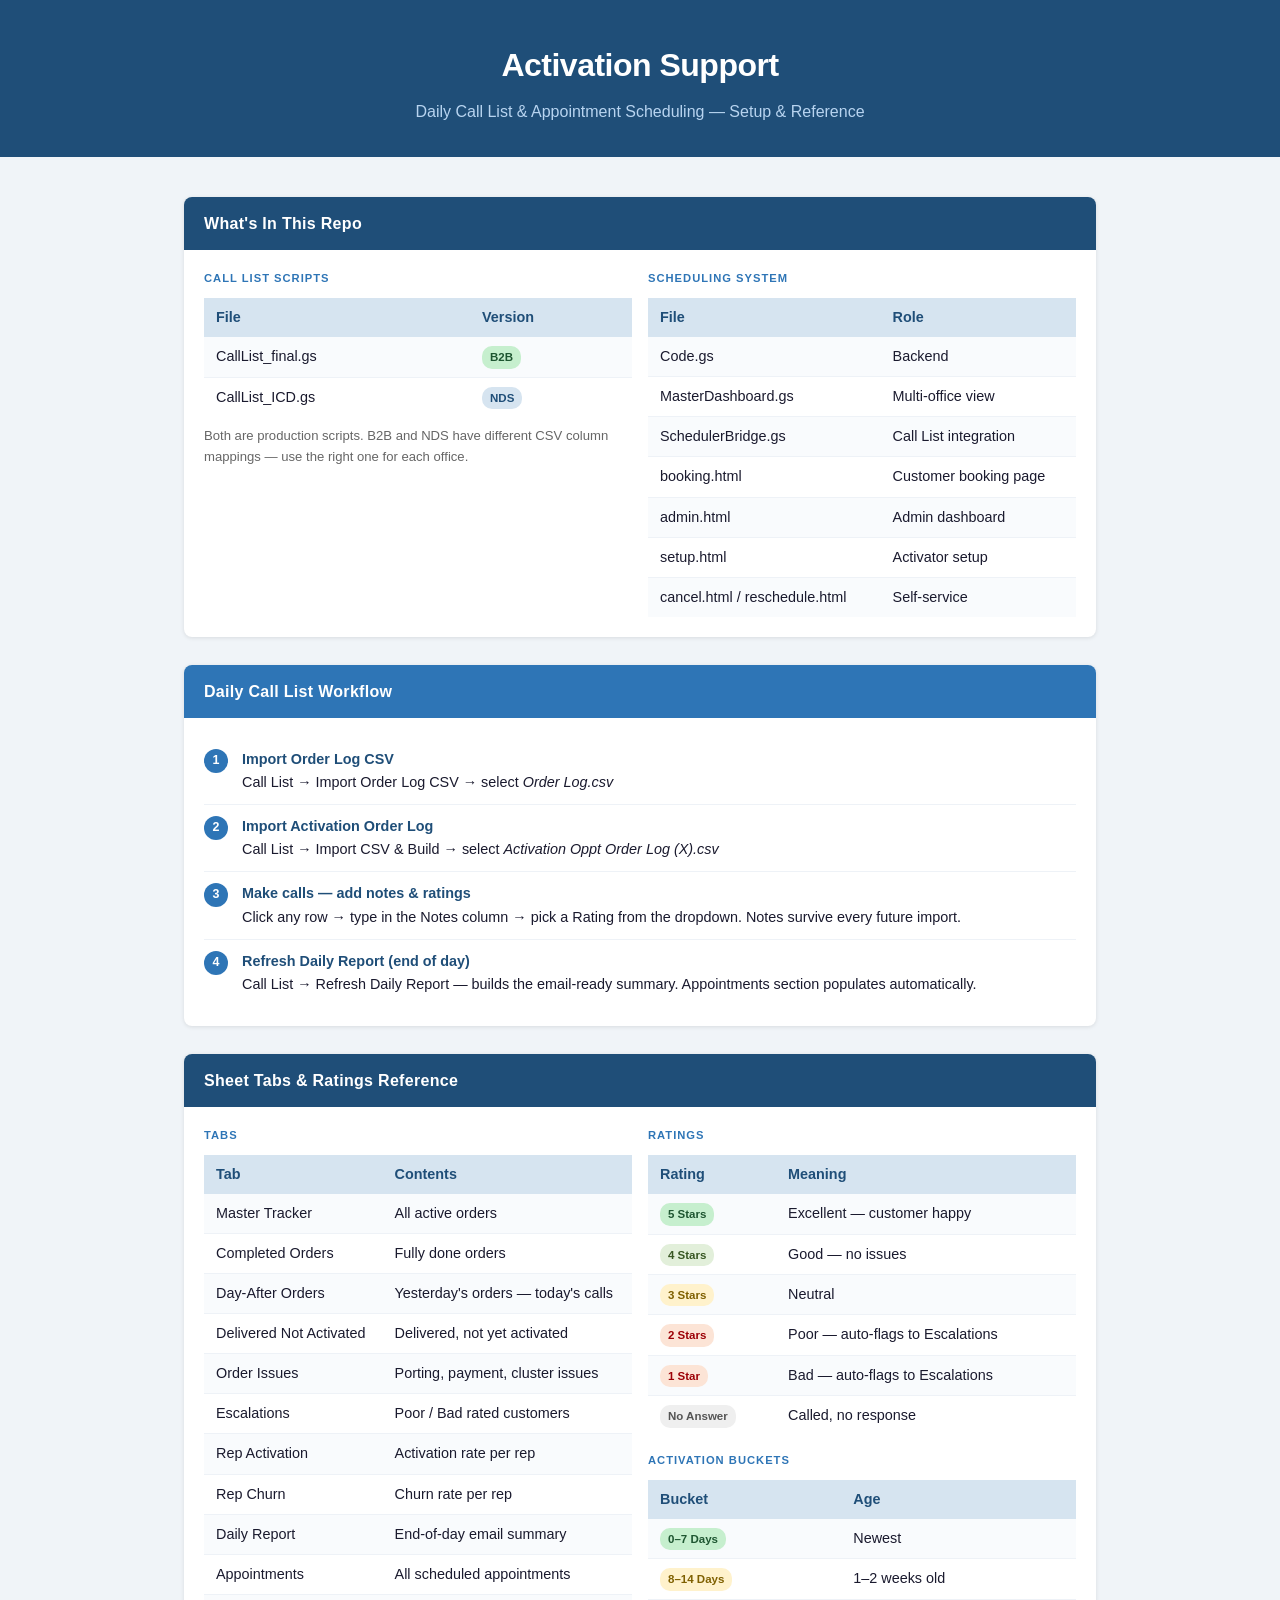
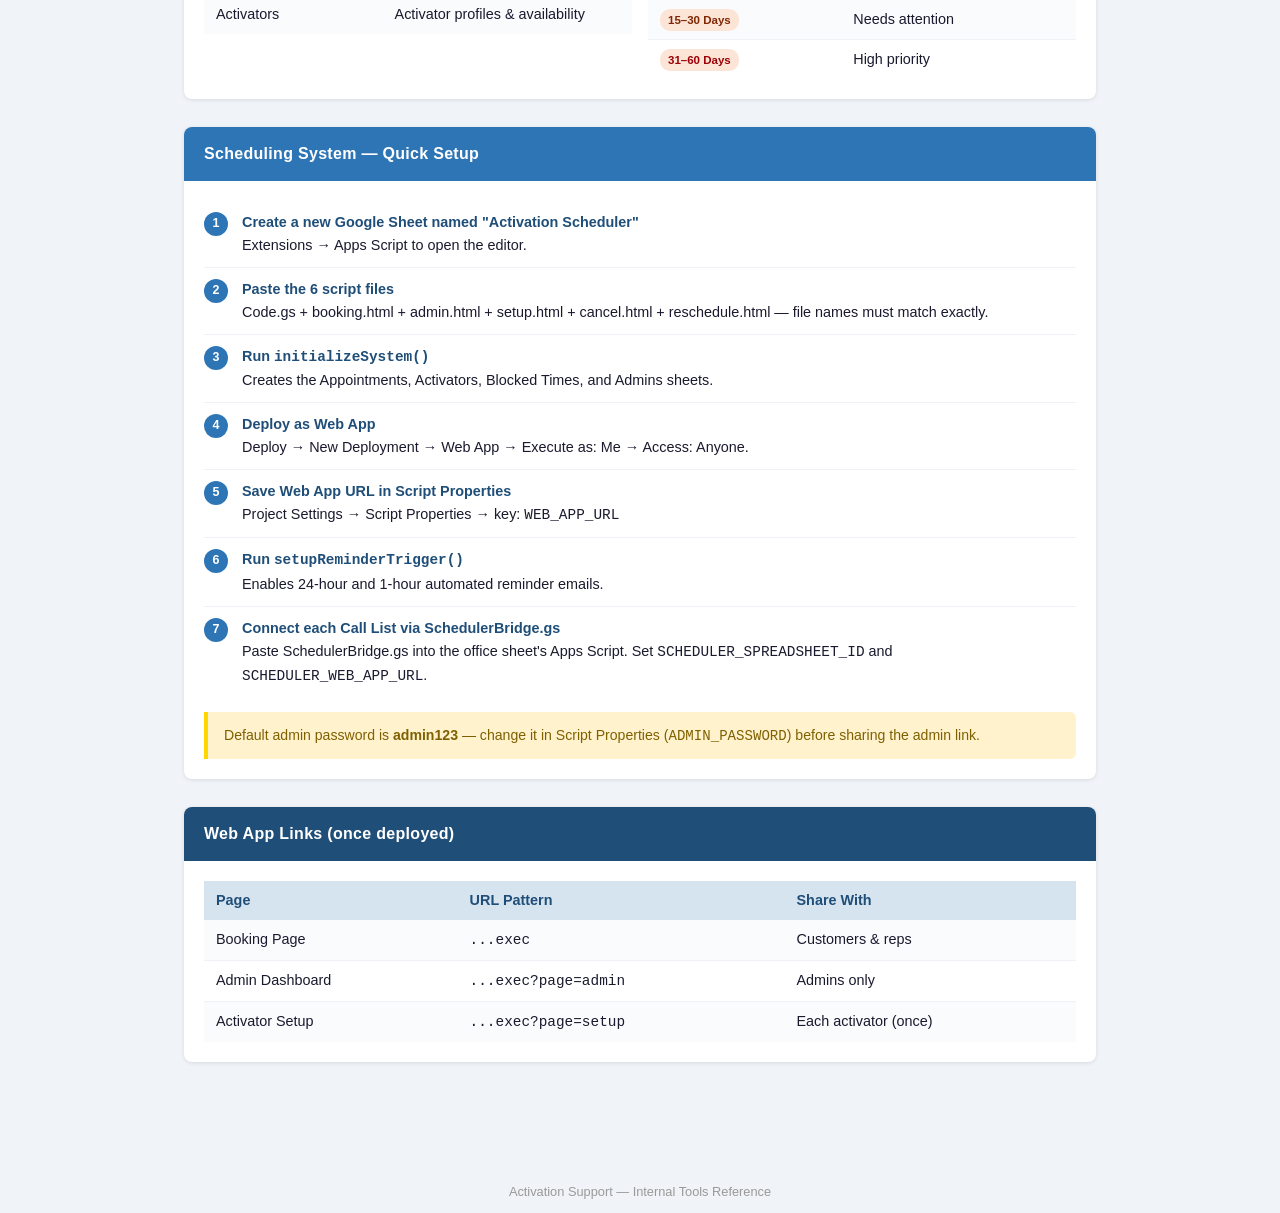
==== index.html @ b4093410 "Replace placeholder index.html with project landing page; archive temp sheet Builds out index.html i" ====
<!doctype html>
<html lang="en">
<head>
  <meta charset="UTF-8">
  <meta name="viewport" content="width=device-width, initial-scale=1.0">
  <title>Activation Support — Tools & Resources</title>
  <style>
    *, *::before, *::after { box-sizing: border-box; margin: 0; padding: 0; }

    body {
      font-family: -apple-system, BlinkMacSystemFont, "Segoe UI", Roboto, sans-serif;
      background: #f0f4f8;
      color: #1a1a2e;
      line-height: 1.6;
    }

    header {
      background: #1F4E78;
      color: #fff;
      padding: 40px 24px 32px;
      text-align: center;
    }
    header h1 { font-size: 2rem; font-weight: 700; letter-spacing: -0.5px; }
    header p  { margin-top: 8px; font-size: 1rem; color: #b8d4f0; }

    main {
      max-width: 960px;
      margin: 40px auto;
      padding: 0 24px 60px;
      display: grid;
      gap: 28px;
    }

    .card {
      background: #fff;
      border-radius: 8px;
      box-shadow: 0 1px 4px rgba(0,0,0,.10);
      overflow: hidden;
    }

    .card-header {
      background: #2E75B6;
      color: #fff;
      padding: 14px 20px;
      font-size: 1rem;
      font-weight: 700;
      letter-spacing: .3px;
    }
    .card-header.dark { background: #1F4E78; }

    .card-body { padding: 20px; }

    /* Two-column grid inside a card */
    .two-col {
      display: grid;
      grid-template-columns: 1fr 1fr;
      gap: 16px;
    }
    @media (max-width: 600px) { .two-col { grid-template-columns: 1fr; } }

    .section-label {
      font-size: .7rem;
      font-weight: 700;
      text-transform: uppercase;
      letter-spacing: 1px;
      color: #2E75B6;
      margin-bottom: 10px;
    }

    table { width: 100%; border-collapse: collapse; font-size: .9rem; }
    th {
      text-align: left;
      background: #D6E4F0;
      color: #1F4E78;
      font-weight: 700;
      padding: 8px 12px;
    }
    td { padding: 8px 12px; border-bottom: 1px solid #eef2f7; vertical-align: top; }
    tr:last-child td { border-bottom: none; }
    tr:nth-child(even) td { background: #f9fbfd; }

    .badge {
      display: inline-block;
      font-size: .72rem;
      font-weight: 700;
      padding: 2px 8px;
      border-radius: 10px;
      background: #D6E4F0;
      color: #1F4E78;
    }
    .badge.green  { background: #C6EFCE; color: #1E5631; }
    .badge.yellow { background: #FFF2CC; color: #7F6000; }
    .badge.red    { background: #FCE4D6; color: #9C0006; }
    .badge.gray   { background: #efefef; color: #555; }

    .step-list { list-style: none; }
    .step-list li {
      display: flex;
      gap: 14px;
      padding: 10px 0;
      border-bottom: 1px solid #eef2f7;
      font-size: .9rem;
    }
    .step-list li:last-child { border-bottom: none; }
    .step-num {
      flex-shrink: 0;
      width: 24px;
      height: 24px;
      border-radius: 50%;
      background: #2E75B6;
      color: #fff;
      font-weight: 700;
      font-size: .78rem;
      display: flex;
      align-items: center;
      justify-content: center;
      margin-top: 1px;
    }
    .step-list strong { display: block; color: #1F4E78; }

    .callout {
      background: #FFF2CC;
      color: #7F6000;
      border-left: 4px solid #FFD700;
      padding: 12px 16px;
      border-radius: 0 6px 6px 0;
      font-size: .88rem;
      margin-top: 14px;
    }

    footer {
      text-align: center;
      font-size: .8rem;
      color: #999;
      padding: 20px;
    }
  </style>
</head>
<body>

<header>
  <h1>Activation Support</h1>
  <p>Daily Call List &amp; Appointment Scheduling — Setup &amp; Reference</p>
</header>

<main>

  <!-- ── Overview ─────────────────────────────────────────────── -->
  <div class="card">
    <div class="card-header dark">What's In This Repo</div>
    <div class="card-body">
      <div class="two-col">
        <div>
          <div class="section-label">Call List Scripts</div>
          <table>
            <tr><th>File</th><th>Version</th></tr>
            <tr>
              <td>CallList_final.gs</td>
              <td><span class="badge green">B2B</span></td>
            </tr>
            <tr>
              <td>CallList_ICD.gs</td>
              <td><span class="badge">NDS</span></td>
            </tr>
          </table>
          <p style="font-size:.82rem;color:#666;margin-top:8px;">Both are production scripts. B2B and NDS have different CSV column mappings — use the right one for each office.</p>
        </div>
        <div>
          <div class="section-label">Scheduling System</div>
          <table>
            <tr><th>File</th><th>Role</th></tr>
            <tr><td>Code.gs</td><td>Backend</td></tr>
            <tr><td>MasterDashboard.gs</td><td>Multi-office view</td></tr>
            <tr><td>SchedulerBridge.gs</td><td>Call List integration</td></tr>
            <tr><td>booking.html</td><td>Customer booking page</td></tr>
            <tr><td>admin.html</td><td>Admin dashboard</td></tr>
            <tr><td>setup.html</td><td>Activator setup</td></tr>
            <tr><td>cancel.html / reschedule.html</td><td>Self-service</td></tr>
          </table>
        </div>
      </div>
    </div>
  </div>

  <!-- ── Call List: Daily Workflow ────────────────────────────── -->
  <div class="card">
    <div class="card-header">Daily Call List Workflow</div>
    <div class="card-body">
      <ul class="step-list">
        <li>
          <span class="step-num">1</span>
          <div><strong>Import Order Log CSV</strong>Call List &rarr; Import Order Log CSV &rarr; select <em>Order Log.csv</em></div>
        </li>
        <li>
          <span class="step-num">2</span>
          <div><strong>Import Activation Order Log</strong>Call List &rarr; Import CSV &amp; Build &rarr; select <em>Activation Oppt Order Log (X).csv</em></div>
        </li>
        <li>
          <span class="step-num">3</span>
          <div><strong>Make calls — add notes &amp; ratings</strong>Click any row &rarr; type in the Notes column &rarr; pick a Rating from the dropdown. Notes survive every future import.</div>
        </li>
        <li>
          <span class="step-num">4</span>
          <div><strong>Refresh Daily Report (end of day)</strong>Call List &rarr; Refresh Daily Report — builds the email-ready summary. Appointments section populates automatically.</div>
        </li>
      </ul>
    </div>
  </div>

  <!-- ── Tabs & Ratings ───────────────────────────────────────── -->
  <div class="card">
    <div class="card-header dark">Sheet Tabs &amp; Ratings Reference</div>
    <div class="card-body two-col">
      <div>
        <div class="section-label">Tabs</div>
        <table>
          <tr><th>Tab</th><th>Contents</th></tr>
          <tr><td>Master Tracker</td><td>All active orders</td></tr>
          <tr><td>Completed Orders</td><td>Fully done orders</td></tr>
          <tr><td>Day-After Orders</td><td>Yesterday's orders — today's calls</td></tr>
          <tr><td>Delivered Not Activated</td><td>Delivered, not yet activated</td></tr>
          <tr><td>Order Issues</td><td>Porting, payment, cluster issues</td></tr>
          <tr><td>Escalations</td><td>Poor / Bad rated customers</td></tr>
          <tr><td>Rep Activation</td><td>Activation rate per rep</td></tr>
          <tr><td>Rep Churn</td><td>Churn rate per rep</td></tr>
          <tr><td>Daily Report</td><td>End-of-day email summary</td></tr>
          <tr><td>Appointments</td><td>All scheduled appointments</td></tr>
          <tr><td>Activators</td><td>Activator profiles &amp; availability</td></tr>
        </table>
      </div>
      <div>
        <div class="section-label">Ratings</div>
        <table>
          <tr><th>Rating</th><th>Meaning</th></tr>
          <tr><td><span class="badge green">5 Stars</span></td><td>Excellent — customer happy</td></tr>
          <tr><td><span class="badge green" style="background:#e2efda;color:#385723">4 Stars</span></td><td>Good — no issues</td></tr>
          <tr><td><span class="badge yellow">3 Stars</span></td><td>Neutral</td></tr>
          <tr><td><span class="badge red" style="background:#fce4d6;color:#9c0006">2 Stars</span></td><td>Poor — auto-flags to Escalations</td></tr>
          <tr><td><span class="badge red">1 Star</span></td><td>Bad — auto-flags to Escalations</td></tr>
          <tr><td><span class="badge gray">No Answer</span></td><td>Called, no response</td></tr>
        </table>
        <div class="section-label" style="margin-top:16px;">Activation Buckets</div>
        <table>
          <tr><th>Bucket</th><th>Age</th></tr>
          <tr><td><span class="badge green">0–7 Days</span></td><td>Newest</td></tr>
          <tr><td><span class="badge yellow">8–14 Days</span></td><td>1–2 weeks old</td></tr>
          <tr><td><span class="badge red" style="background:#fce4d6;color:#7f2704">15–30 Days</span></td><td>Needs attention</td></tr>
          <tr><td><span class="badge red">31–60 Days</span></td><td>High priority</td></tr>
        </table>
      </div>
    </div>
  </div>

  <!-- ── Scheduling System Setup ──────────────────────────────── -->
  <div class="card">
    <div class="card-header">Scheduling System — Quick Setup</div>
    <div class="card-body">
      <ul class="step-list">
        <li>
          <span class="step-num">1</span>
          <div><strong>Create a new Google Sheet named "Activation Scheduler"</strong>Extensions &rarr; Apps Script to open the editor.</div>
        </li>
        <li>
          <span class="step-num">2</span>
          <div><strong>Paste the 6 script files</strong>Code.gs + booking.html + admin.html + setup.html + cancel.html + reschedule.html — file names must match exactly.</div>
        </li>
        <li>
          <span class="step-num">3</span>
          <div><strong>Run <code>initializeSystem()</code></strong>Creates the Appointments, Activators, Blocked Times, and Admins sheets.</div>
        </li>
        <li>
          <span class="step-num">4</span>
          <div><strong>Deploy as Web App</strong>Deploy &rarr; New Deployment &rarr; Web App &rarr; Execute as: Me &rarr; Access: Anyone.</div>
        </li>
        <li>
          <span class="step-num">5</span>
          <div><strong>Save Web App URL in Script Properties</strong>Project Settings &rarr; Script Properties &rarr; key: <code>WEB_APP_URL</code></div>
        </li>
        <li>
          <span class="step-num">6</span>
          <div><strong>Run <code>setupReminderTrigger()</code></strong>Enables 24-hour and 1-hour automated reminder emails.</div>
        </li>
        <li>
          <span class="step-num">7</span>
          <div><strong>Connect each Call List via SchedulerBridge.gs</strong>Paste SchedulerBridge.gs into the office sheet's Apps Script. Set <code>SCHEDULER_SPREADSHEET_ID</code> and <code>SCHEDULER_WEB_APP_URL</code>.</div>
        </li>
      </ul>
      <div class="callout">Default admin password is <strong>admin123</strong> — change it in Script Properties (<code>ADMIN_PASSWORD</code>) before sharing the admin link.</div>
    </div>
  </div>

  <!-- ── Booking Links Reference ──────────────────────────────── -->
  <div class="card">
    <div class="card-header dark">Web App Links (once deployed)</div>
    <div class="card-body">
      <table>
        <tr><th>Page</th><th>URL Pattern</th><th>Share With</th></tr>
        <tr>
          <td>Booking Page</td>
          <td><code>...exec</code></td>
          <td>Customers &amp; reps</td>
        </tr>
        <tr>
          <td>Admin Dashboard</td>
          <td><code>...exec?page=admin</code></td>
          <td>Admins only</td>
        </tr>
        <tr>
          <td>Activator Setup</td>
          <td><code>...exec?page=setup</code></td>
          <td>Each activator (once)</td>
        </tr>
      </table>
    </div>
  </div>

</main>

<footer>Activation Support &mdash; Internal Tools Reference</footer>

</body>
</html>
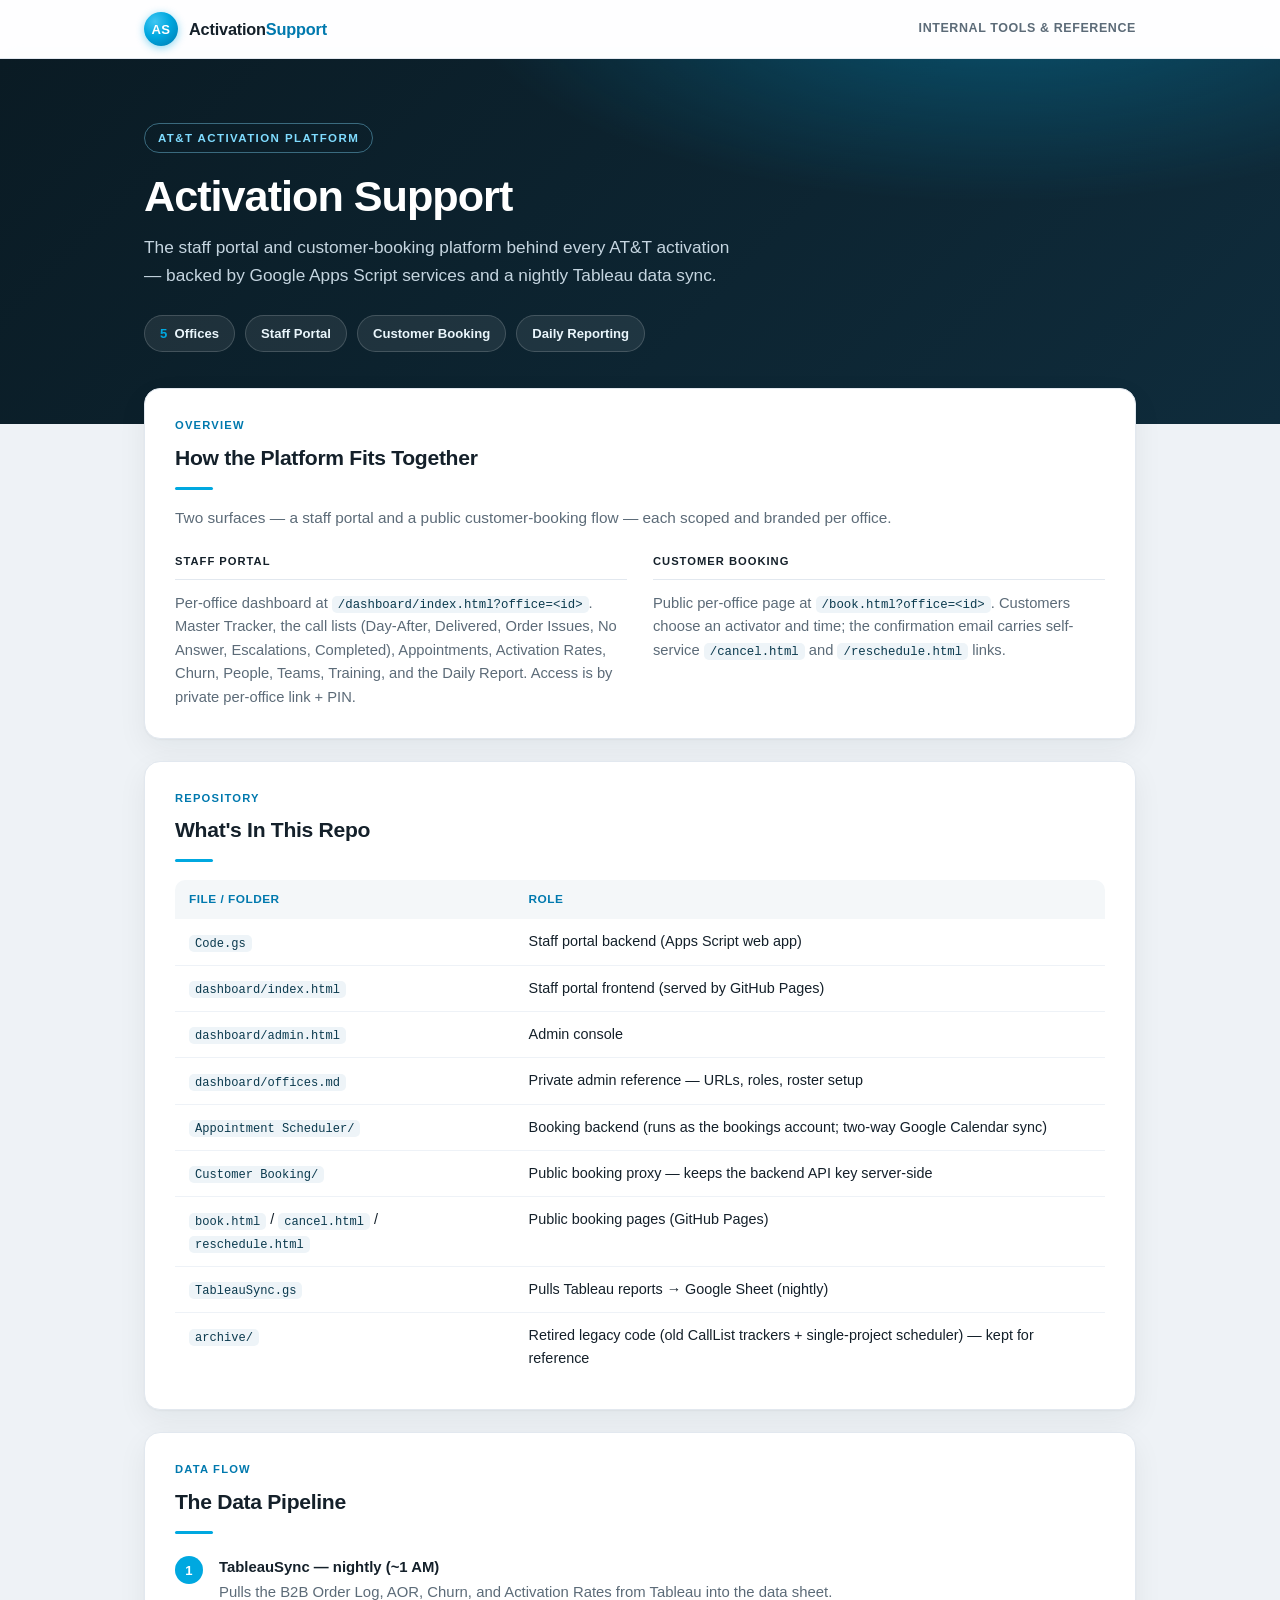
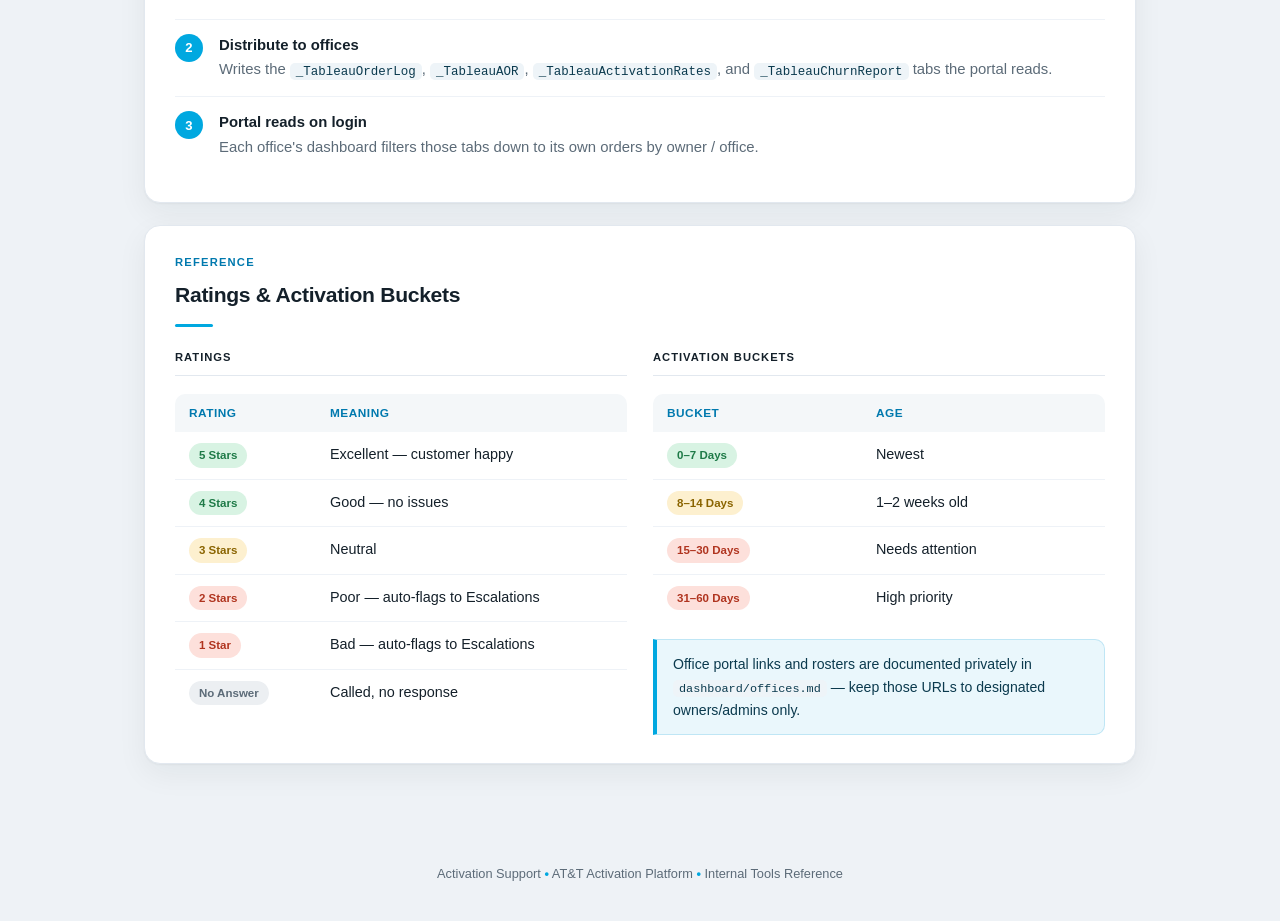
==== commit 311da768: "Cleanup: archive retired legacy code + refresh landing page The repo carried two generations of code" ====
--- a/index.html
+++ b/index.html
@@ -1,322 +1,620 @@
 <!doctype html>
 <html lang="en">
-<head>
-  <meta charset="UTF-8">
-  <meta name="viewport" content="width=device-width, initial-scale=1.0">
-  <title>Activation Support — Tools & Resources</title>
-  <style>
-    *, *::before, *::after { box-sizing: border-box; margin: 0; padding: 0; }
-
-    body {
-      font-family: -apple-system, BlinkMacSystemFont, "Segoe UI", Roboto, sans-serif;
-      background: #f0f4f8;
-      color: #1a1a2e;
-      line-height: 1.6;
-    }
-
-    header {
-      background: #1F4E78;
-      color: #fff;
-      padding: 40px 24px 32px;
-      text-align: center;
-    }
-    header h1 { font-size: 2rem; font-weight: 700; letter-spacing: -0.5px; }
-    header p  { margin-top: 8px; font-size: 1rem; color: #b8d4f0; }
-
-    main {
-      max-width: 960px;
-      margin: 40px auto;
-      padding: 0 24px 60px;
-      display: grid;
-      gap: 28px;
-    }
-
-    .card {
-      background: #fff;
-      border-radius: 8px;
-      box-shadow: 0 1px 4px rgba(0,0,0,.10);
-      overflow: hidden;
-    }
-
-    .card-header {
-      background: #2E75B6;
-      color: #fff;
-      padding: 14px 20px;
-      font-size: 1rem;
-      font-weight: 700;
-      letter-spacing: .3px;
-    }
-    .card-header.dark { background: #1F4E78; }
-
-    .card-body { padding: 20px; }
-
-    /* Two-column grid inside a card */
-    .two-col {
-      display: grid;
-      grid-template-columns: 1fr 1fr;
-      gap: 16px;
-    }
-    @media (max-width: 600px) { .two-col { grid-template-columns: 1fr; } }
-
-    .section-label {
-      font-size: .7rem;
-      font-weight: 700;
-      text-transform: uppercase;
-      letter-spacing: 1px;
-      color: #2E75B6;
-      margin-bottom: 10px;
-    }
-
-    table { width: 100%; border-collapse: collapse; font-size: .9rem; }
-    th {
-      text-align: left;
-      background: #D6E4F0;
-      color: #1F4E78;
-      font-weight: 700;
-      padding: 8px 12px;
-    }
-    td { padding: 8px 12px; border-bottom: 1px solid #eef2f7; vertical-align: top; }
-    tr:last-child td { border-bottom: none; }
-    tr:nth-child(even) td { background: #f9fbfd; }
-
-    .badge {
-      display: inline-block;
-      font-size: .72rem;
-      font-weight: 700;
-      padding: 2px 8px;
-      border-radius: 10px;
-      background: #D6E4F0;
-      color: #1F4E78;
-    }
-    .badge.green  { background: #C6EFCE; color: #1E5631; }
-    .badge.yellow { background: #FFF2CC; color: #7F6000; }
-    .badge.red    { background: #FCE4D6; color: #9C0006; }
-    .badge.gray   { background: #efefef; color: #555; }
-
-    .step-list { list-style: none; }
-    .step-list li {
-      display: flex;
-      gap: 14px;
-      padding: 10px 0;
-      border-bottom: 1px solid #eef2f7;
-      font-size: .9rem;
-    }
-    .step-list li:last-child { border-bottom: none; }
-    .step-num {
-      flex-shrink: 0;
-      width: 24px;
-      height: 24px;
-      border-radius: 50%;
-      background: #2E75B6;
-      color: #fff;
-      font-weight: 700;
-      font-size: .78rem;
-      display: flex;
-      align-items: center;
-      justify-content: center;
-      margin-top: 1px;
-    }
-    .step-list strong { display: block; color: #1F4E78; }
-
-    .callout {
-      background: #FFF2CC;
-      color: #7F6000;
-      border-left: 4px solid #FFD700;
-      padding: 12px 16px;
-      border-radius: 0 6px 6px 0;
-      font-size: .88rem;
-      margin-top: 14px;
-    }
-
-    footer {
-      text-align: center;
-      font-size: .8rem;
-      color: #999;
-      padding: 20px;
-    }
-  </style>
-</head>
-<body>
-
-<header>
-  <h1>Activation Support</h1>
-  <p>Daily Call List &amp; Appointment Scheduling — Setup &amp; Reference</p>
-</header>
-
-<main>
-
-  <!-- ── Overview ─────────────────────────────────────────────── -->
-  <div class="card">
-    <div class="card-header dark">What's In This Repo</div>
-    <div class="card-body">
-      <div class="two-col">
-        <div>
-          <div class="section-label">Call List Scripts</div>
-          <table>
-            <tr><th>File</th><th>Version</th></tr>
-            <tr>
-              <td>CallList_final.gs</td>
-              <td><span class="badge green">B2B</span></td>
-            </tr>
-            <tr>
-              <td>CallList_ICD.gs</td>
-              <td><span class="badge">NDS</span></td>
-            </tr>
-          </table>
-          <p style="font-size:.82rem;color:#666;margin-top:8px;">Both are production scripts. B2B and NDS have different CSV column mappings — use the right one for each office.</p>
+    <head>
+        <meta charset="UTF-8" />
+        <meta name="viewport" content="width=device-width, initial-scale=1.0" />
+        <title>Activation Support — Tools &amp; Resources</title>
+        <style>
+            :root {
+                --att: #00a8e0;          /* AT&T blue */
+                --att-dark: #0079ae;     /* deeper blue — hover/gradient */
+                --navy: #0a1b24;         /* dark hero */
+                --navy-2: #0f2c3c;
+                --ink: #14202a;          /* primary text */
+                --muted: #5c6b78;        /* secondary text */
+                --bg: #eef2f6;           /* cool-gray page */
+                --card: #ffffff;
+                --line: #e2e8ef;
+                --radius: 16px;
+                --shadow: 0 1px 2px rgba(10, 27, 36, 0.04),
+                    0 10px 30px rgba(10, 27, 36, 0.06);
+            }
+            *,
+            *::before,
+            *::after {
+                box-sizing: border-box;
+                margin: 0;
+                padding: 0;
+            }
+            html {
+                scroll-behavior: smooth;
+            }
+            body {
+                font-family:
+                    -apple-system, BlinkMacSystemFont, "Segoe UI", Roboto,
+                    Helvetica, Arial, sans-serif;
+                background: var(--bg);
+                color: var(--ink);
+                line-height: 1.6;
+                -webkit-font-smoothing: antialiased;
+            }
+
+            /* ── Top bar ─────────────────────────────────────────── */
+            .topbar {
+                position: sticky;
+                top: 0;
+                z-index: 50;
+                background: rgba(255, 255, 255, 0.92);
+                backdrop-filter: saturate(180%) blur(10px);
+                border-bottom: 1px solid var(--line);
+            }
+            .topbar-in {
+                max-width: 1040px;
+                margin: 0 auto;
+                padding: 12px 24px;
+                display: flex;
+                align-items: center;
+                justify-content: space-between;
+            }
+            .brand {
+                display: flex;
+                align-items: center;
+                gap: 11px;
+            }
+            .emblem {
+                width: 34px;
+                height: 34px;
+                border-radius: 50%;
+                background: radial-gradient(
+                    circle at 32% 28%,
+                    #3fc6f2,
+                    var(--att) 45%,
+                    var(--att-dark) 100%
+                );
+                color: #fff;
+                font-weight: 800;
+                font-size: 0.82rem;
+                letter-spacing: 0.5px;
+                display: flex;
+                align-items: center;
+                justify-content: center;
+                box-shadow: 0 2px 8px rgba(0, 168, 224, 0.45);
+            }
+            .brand-name {
+                font-weight: 700;
+                font-size: 1.02rem;
+                letter-spacing: -0.2px;
+            }
+            .brand-name span {
+                color: var(--att-dark);
+            }
+            .topbar-tag {
+                font-size: 0.78rem;
+                font-weight: 600;
+                color: var(--muted);
+                text-transform: uppercase;
+                letter-spacing: 0.6px;
+            }
+            @media (max-width: 560px) {
+                .topbar-tag {
+                    display: none;
+                }
+            }
+
+            /* ── Hero ────────────────────────────────────────────── */
+            .hero {
+                background:
+                    radial-gradient(
+                        900px 360px at 78% -20%,
+                        rgba(0, 168, 224, 0.38),
+                        transparent 60%
+                    ),
+                    linear-gradient(135deg, var(--navy), var(--navy-2));
+                color: #fff;
+            }
+            .hero-in {
+                max-width: 1040px;
+                margin: 0 auto;
+                padding: 64px 24px 72px;
+            }
+            .eyebrow {
+                display: inline-block;
+                font-size: 0.72rem;
+                font-weight: 700;
+                text-transform: uppercase;
+                letter-spacing: 1.4px;
+                color: #7fdcff;
+                border: 1px solid rgba(127, 220, 255, 0.4);
+                border-radius: 999px;
+                padding: 5px 13px;
+                margin-bottom: 20px;
+            }
+            .hero h1 {
+                font-size: 2.7rem;
+                font-weight: 800;
+                letter-spacing: -1px;
+                line-height: 1.08;
+            }
+            .hero p {
+                margin-top: 14px;
+                font-size: 1.08rem;
+                color: #c5d5e0;
+                max-width: 600px;
+            }
+            .chips {
+                margin-top: 26px;
+                display: flex;
+                flex-wrap: wrap;
+                gap: 10px;
+            }
+            .chip {
+                font-size: 0.82rem;
+                font-weight: 600;
+                color: #eaf6fc;
+                background: rgba(255, 255, 255, 0.08);
+                border: 1px solid rgba(255, 255, 255, 0.16);
+                border-radius: 999px;
+                padding: 7px 15px;
+            }
+            .chip b {
+                color: var(--att);
+                font-weight: 800;
+            }
+
+            /* ── Layout ──────────────────────────────────────────── */
+            main {
+                max-width: 1040px;
+                margin: -36px auto 0;
+                padding: 0 24px 72px;
+                display: grid;
+                gap: 22px;
+            }
+
+            .card {
+                background: var(--card);
+                border: 1px solid var(--line);
+                border-radius: var(--radius);
+                box-shadow: var(--shadow);
+                padding: 28px 30px;
+            }
+            .card > .eyebrow-s {
+                display: block;
+                font-size: 0.7rem;
+                font-weight: 800;
+                text-transform: uppercase;
+                letter-spacing: 1.2px;
+                color: var(--att-dark);
+                margin-bottom: 6px;
+            }
+            .card > h2 {
+                font-size: 1.32rem;
+                font-weight: 700;
+                letter-spacing: -0.3px;
+                margin-bottom: 4px;
+            }
+            .card > h2::after {
+                content: "";
+                display: block;
+                width: 38px;
+                height: 3px;
+                border-radius: 2px;
+                background: var(--att);
+                margin-top: 12px;
+            }
+            .lead {
+                color: var(--muted);
+                margin: 16px 0 4px;
+                font-size: 0.96rem;
+            }
+
+            .two-col {
+                display: grid;
+                grid-template-columns: 1fr 1fr;
+                gap: 26px;
+                margin-top: 22px;
+            }
+            @media (max-width: 640px) {
+                .two-col {
+                    grid-template-columns: 1fr;
+                    gap: 20px;
+                }
+                .hero h1 {
+                    font-size: 2.05rem;
+                }
+                .card {
+                    padding: 24px 20px;
+                }
+            }
+
+            .section-label {
+                font-size: 0.7rem;
+                font-weight: 800;
+                text-transform: uppercase;
+                letter-spacing: 1px;
+                color: var(--ink);
+                margin-bottom: 12px;
+                padding-bottom: 8px;
+                border-bottom: 1px solid var(--line);
+            }
+            .colcard p {
+                font-size: 0.92rem;
+                color: var(--muted);
+            }
+
+            table {
+                width: 100%;
+                border-collapse: collapse;
+                font-size: 0.9rem;
+                margin-top: 18px;
+            }
+            thead th {
+                text-align: left;
+                background: #f4f7f9;
+                color: var(--att-dark);
+                font-weight: 700;
+                font-size: 0.74rem;
+                text-transform: uppercase;
+                letter-spacing: 0.5px;
+                padding: 10px 14px;
+            }
+            thead th:first-child {
+                border-top-left-radius: 10px;
+            }
+            thead th:last-child {
+                border-top-right-radius: 10px;
+            }
+            td {
+                padding: 11px 14px;
+                border-bottom: 1px solid #eef2f7;
+                vertical-align: top;
+                color: var(--ink);
+            }
+            tbody tr:last-child td {
+                border-bottom: none;
+            }
+            code {
+                background: #eef4f8;
+                color: #0b3a4e;
+                padding: 1.5px 6px;
+                border-radius: 5px;
+                font-size: 0.84em;
+                font-family: "SF Mono", "Cascadia Code", Consolas, monospace;
+            }
+
+            .badge {
+                display: inline-block;
+                font-size: 0.72rem;
+                font-weight: 700;
+                padding: 3px 10px;
+                border-radius: 999px;
+                background: #e1f1f9;
+                color: var(--att-dark);
+            }
+            .badge.green {
+                background: #d8f3e3;
+                color: #1e7a47;
+            }
+            .badge.yellow {
+                background: #fdf0cf;
+                color: #8a6400;
+            }
+            .badge.red {
+                background: #fde0db;
+                color: #b0341f;
+            }
+            .badge.gray {
+                background: #eceff2;
+                color: #5c6b78;
+            }
+
+            .step-list {
+                list-style: none;
+                margin-top: 8px;
+            }
+            .step-list li {
+                display: flex;
+                gap: 16px;
+                padding: 14px 0;
+                border-bottom: 1px solid #eef2f7;
+                font-size: 0.93rem;
+                color: var(--muted);
+            }
+            .step-list li:last-child {
+                border-bottom: none;
+            }
+            .step-num {
+                flex-shrink: 0;
+                width: 28px;
+                height: 28px;
+                border-radius: 50%;
+                background: var(--att);
+                color: #fff;
+                font-weight: 800;
+                font-size: 0.82rem;
+                display: flex;
+                align-items: center;
+                justify-content: center;
+            }
+            .step-list strong {
+                display: block;
+                color: var(--ink);
+                font-weight: 700;
+                margin-bottom: 1px;
+            }
+
+            .callout {
+                background: #eaf7fc;
+                color: #0b3a4e;
+                border: 1px solid #bfe6f5;
+                border-left: 4px solid var(--att);
+                padding: 13px 16px;
+                border-radius: 0 10px 10px 0;
+                font-size: 0.88rem;
+                margin-top: 18px;
+            }
+
+            footer {
+                text-align: center;
+                font-size: 0.8rem;
+                color: var(--muted);
+                padding: 28px 20px 40px;
+            }
+            footer .dot {
+                color: var(--att);
+                font-weight: 800;
+            }
+        </style>
+    </head>
+    <body>
+        <!-- ── Top bar ─────────────────────────────────────────────── -->
+        <div class="topbar">
+            <div class="topbar-in">
+                <div class="brand">
+                    <div class="emblem">AS</div>
+                    <div class="brand-name">Activation<span>Support</span></div>
+                </div>
+                <div class="topbar-tag">Internal Tools &amp; Reference</div>
+            </div>
         </div>
-        <div>
-          <div class="section-label">Scheduling System</div>
-          <table>
-            <tr><th>File</th><th>Role</th></tr>
-            <tr><td>Code.gs</td><td>Backend</td></tr>
-            <tr><td>MasterDashboard.gs</td><td>Multi-office view</td></tr>
-            <tr><td>SchedulerBridge.gs</td><td>Call List integration</td></tr>
-            <tr><td>booking.html</td><td>Customer booking page</td></tr>
-            <tr><td>admin.html</td><td>Admin dashboard</td></tr>
-            <tr><td>setup.html</td><td>Activator setup</td></tr>
-            <tr><td>cancel.html / reschedule.html</td><td>Self-service</td></tr>
-          </table>
-        </div>
-      </div>
-    </div>
-  </div>
-
-  <!-- ── Call List: Daily Workflow ────────────────────────────── -->
-  <div class="card">
-    <div class="card-header">Daily Call List Workflow</div>
-    <div class="card-body">
-      <ul class="step-list">
-        <li>
-          <span class="step-num">1</span>
-          <div><strong>Import Order Log CSV</strong>Call List &rarr; Import Order Log CSV &rarr; select <em>Order Log.csv</em></div>
-        </li>
-        <li>
-          <span class="step-num">2</span>
-          <div><strong>Import Activation Order Log</strong>Call List &rarr; Import CSV &amp; Build &rarr; select <em>Activation Oppt Order Log (X).csv</em></div>
-        </li>
-        <li>
-          <span class="step-num">3</span>
-          <div><strong>Make calls — add notes &amp; ratings</strong>Click any row &rarr; type in the Notes column &rarr; pick a Rating from the dropdown. Notes survive every future import.</div>
-        </li>
-        <li>
-          <span class="step-num">4</span>
-          <div><strong>Refresh Daily Report (end of day)</strong>Call List &rarr; Refresh Daily Report — builds the email-ready summary. Appointments section populates automatically.</div>
-        </li>
-      </ul>
-    </div>
-  </div>
-
-  <!-- ── Tabs & Ratings ───────────────────────────────────────── -->
-  <div class="card">
-    <div class="card-header dark">Sheet Tabs &amp; Ratings Reference</div>
-    <div class="card-body two-col">
-      <div>
-        <div class="section-label">Tabs</div>
-        <table>
-          <tr><th>Tab</th><th>Contents</th></tr>
-          <tr><td>Master Tracker</td><td>All active orders</td></tr>
-          <tr><td>Completed Orders</td><td>Fully done orders</td></tr>
-          <tr><td>Day-After Orders</td><td>Yesterday's orders — today's calls</td></tr>
-          <tr><td>Delivered Not Activated</td><td>Delivered, not yet activated</td></tr>
-          <tr><td>Order Issues</td><td>Porting, payment, cluster issues</td></tr>
-          <tr><td>Escalations</td><td>Poor / Bad rated customers</td></tr>
-          <tr><td>Rep Activation</td><td>Activation rate per rep</td></tr>
-          <tr><td>Rep Churn</td><td>Churn rate per rep</td></tr>
-          <tr><td>Daily Report</td><td>End-of-day email summary</td></tr>
-          <tr><td>Appointments</td><td>All scheduled appointments</td></tr>
-          <tr><td>Activators</td><td>Activator profiles &amp; availability</td></tr>
-        </table>
-      </div>
-      <div>
-        <div class="section-label">Ratings</div>
-        <table>
-          <tr><th>Rating</th><th>Meaning</th></tr>
-          <tr><td><span class="badge green">5 Stars</span></td><td>Excellent — customer happy</td></tr>
-          <tr><td><span class="badge green" style="background:#e2efda;color:#385723">4 Stars</span></td><td>Good — no issues</td></tr>
-          <tr><td><span class="badge yellow">3 Stars</span></td><td>Neutral</td></tr>
-          <tr><td><span class="badge red" style="background:#fce4d6;color:#9c0006">2 Stars</span></td><td>Poor — auto-flags to Escalations</td></tr>
-          <tr><td><span class="badge red">1 Star</span></td><td>Bad — auto-flags to Escalations</td></tr>
-          <tr><td><span class="badge gray">No Answer</span></td><td>Called, no response</td></tr>
-        </table>
-        <div class="section-label" style="margin-top:16px;">Activation Buckets</div>
-        <table>
-          <tr><th>Bucket</th><th>Age</th></tr>
-          <tr><td><span class="badge green">0–7 Days</span></td><td>Newest</td></tr>
-          <tr><td><span class="badge yellow">8–14 Days</span></td><td>1–2 weeks old</td></tr>
-          <tr><td><span class="badge red" style="background:#fce4d6;color:#7f2704">15–30 Days</span></td><td>Needs attention</td></tr>
-          <tr><td><span class="badge red">31–60 Days</span></td><td>High priority</td></tr>
-        </table>
-      </div>
-    </div>
-  </div>
-
-  <!-- ── Scheduling System Setup ──────────────────────────────── -->
-  <div class="card">
-    <div class="card-header">Scheduling System — Quick Setup</div>
-    <div class="card-body">
-      <ul class="step-list">
-        <li>
-          <span class="step-num">1</span>
-          <div><strong>Create a new Google Sheet named "Activation Scheduler"</strong>Extensions &rarr; Apps Script to open the editor.</div>
-        </li>
-        <li>
-          <span class="step-num">2</span>
-          <div><strong>Paste the 6 script files</strong>Code.gs + booking.html + admin.html + setup.html + cancel.html + reschedule.html — file names must match exactly.</div>
-        </li>
-        <li>
-          <span class="step-num">3</span>
-          <div><strong>Run <code>initializeSystem()</code></strong>Creates the Appointments, Activators, Blocked Times, and Admins sheets.</div>
-        </li>
-        <li>
-          <span class="step-num">4</span>
-          <div><strong>Deploy as Web App</strong>Deploy &rarr; New Deployment &rarr; Web App &rarr; Execute as: Me &rarr; Access: Anyone.</div>
-        </li>
-        <li>
-          <span class="step-num">5</span>
-          <div><strong>Save Web App URL in Script Properties</strong>Project Settings &rarr; Script Properties &rarr; key: <code>WEB_APP_URL</code></div>
-        </li>
-        <li>
-          <span class="step-num">6</span>
-          <div><strong>Run <code>setupReminderTrigger()</code></strong>Enables 24-hour and 1-hour automated reminder emails.</div>
-        </li>
-        <li>
-          <span class="step-num">7</span>
-          <div><strong>Connect each Call List via SchedulerBridge.gs</strong>Paste SchedulerBridge.gs into the office sheet's Apps Script. Set <code>SCHEDULER_SPREADSHEET_ID</code> and <code>SCHEDULER_WEB_APP_URL</code>.</div>
-        </li>
-      </ul>
-      <div class="callout">Default admin password is <strong>admin123</strong> — change it in Script Properties (<code>ADMIN_PASSWORD</code>) before sharing the admin link.</div>
-    </div>
-  </div>
-
-  <!-- ── Booking Links Reference ──────────────────────────────── -->
-  <div class="card">
-    <div class="card-header dark">Web App Links (once deployed)</div>
-    <div class="card-body">
-      <table>
-        <tr><th>Page</th><th>URL Pattern</th><th>Share With</th></tr>
-        <tr>
-          <td>Booking Page</td>
-          <td><code>...exec</code></td>
-          <td>Customers &amp; reps</td>
-        </tr>
-        <tr>
-          <td>Admin Dashboard</td>
-          <td><code>...exec?page=admin</code></td>
-          <td>Admins only</td>
-        </tr>
-        <tr>
-          <td>Activator Setup</td>
-          <td><code>...exec?page=setup</code></td>
-          <td>Each activator (once)</td>
-        </tr>
-      </table>
-    </div>
-  </div>
-
-</main>
-
-<footer>Activation Support &mdash; Internal Tools Reference</footer>
-
-</body>
+
+        <!-- ── Hero ────────────────────────────────────────────────── -->
+        <section class="hero">
+            <div class="hero-in">
+                <span class="eyebrow">AT&amp;T Activation Platform</span>
+                <h1>Activation Support</h1>
+                <p>
+                    The staff portal and customer-booking platform behind every
+                    AT&amp;T activation — backed by Google Apps Script services
+                    and a nightly Tableau data sync.
+                </p>
+                <div class="chips">
+                    <span class="chip"><b>5</b>&nbsp; Offices</span>
+                    <span class="chip">Staff Portal</span>
+                    <span class="chip">Customer Booking</span>
+                    <span class="chip">Daily Reporting</span>
+                </div>
+            </div>
+        </section>
+
+        <main>
+            <!-- ── System Overview ──────────────────────────────────── -->
+            <div class="card">
+                <span class="eyebrow-s">Overview</span>
+                <h2>How the Platform Fits Together</h2>
+                <p class="lead">
+                    Two surfaces — a staff portal and a public customer-booking
+                    flow — each scoped and branded per office.
+                </p>
+                <div class="two-col">
+                    <div class="colcard">
+                        <div class="section-label">Staff Portal</div>
+                        <p>
+                            Per-office dashboard at
+                            <code>/dashboard/index.html?office=&lt;id&gt;</code>.
+                            Master Tracker, the call lists (Day-After, Delivered,
+                            Order Issues, No Answer, Escalations, Completed),
+                            Appointments, Activation Rates, Churn, People, Teams,
+                            Training, and the Daily Report. Access is by private
+                            per-office link + PIN.
+                        </p>
+                    </div>
+                    <div class="colcard">
+                        <div class="section-label">Customer Booking</div>
+                        <p>
+                            Public per-office page at
+                            <code>/book.html?office=&lt;id&gt;</code>. Customers
+                            choose an activator and time; the confirmation email
+                            carries self-service
+                            <code>/cancel.html</code> and
+                            <code>/reschedule.html</code> links.
+                        </p>
+                    </div>
+                </div>
+            </div>
+
+            <!-- ── What's In This Repo ──────────────────────────────── -->
+            <div class="card">
+                <span class="eyebrow-s">Repository</span>
+                <h2>What's In This Repo</h2>
+                <table>
+                    <thead>
+                        <tr>
+                            <th>File / Folder</th>
+                            <th>Role</th>
+                        </tr>
+                    </thead>
+                    <tbody>
+                        <tr>
+                            <td><code>Code.gs</code></td>
+                            <td>Staff portal backend (Apps Script web app)</td>
+                        </tr>
+                        <tr>
+                            <td><code>dashboard/index.html</code></td>
+                            <td>Staff portal frontend (served by GitHub Pages)</td>
+                        </tr>
+                        <tr>
+                            <td><code>dashboard/admin.html</code></td>
+                            <td>Admin console</td>
+                        </tr>
+                        <tr>
+                            <td><code>dashboard/offices.md</code></td>
+                            <td>Private admin reference — URLs, roles, roster setup</td>
+                        </tr>
+                        <tr>
+                            <td><code>Appointment&nbsp;Scheduler/</code></td>
+                            <td>
+                                Booking backend (runs as the bookings account;
+                                two-way Google Calendar sync)
+                            </td>
+                        </tr>
+                        <tr>
+                            <td><code>Customer&nbsp;Booking/</code></td>
+                            <td>
+                                Public booking proxy — keeps the backend API key
+                                server-side
+                            </td>
+                        </tr>
+                        <tr>
+                            <td>
+                                <code>book.html</code> /
+                                <code>cancel.html</code> /
+                                <code>reschedule.html</code>
+                            </td>
+                            <td>Public booking pages (GitHub Pages)</td>
+                        </tr>
+                        <tr>
+                            <td><code>TableauSync.gs</code></td>
+                            <td>Pulls Tableau reports → Google Sheet (nightly)</td>
+                        </tr>
+                        <tr>
+                            <td><code>archive/</code></td>
+                            <td>
+                                Retired legacy code (old CallList trackers +
+                                single-project scheduler) — kept for reference
+                            </td>
+                        </tr>
+                    </tbody>
+                </table>
+            </div>
+
+            <!-- ── Data Pipeline ────────────────────────────────────── -->
+            <div class="card">
+                <span class="eyebrow-s">Data Flow</span>
+                <h2>The Data Pipeline</h2>
+                <ul class="step-list">
+                    <li>
+                        <span class="step-num">1</span>
+                        <div>
+                            <strong>TableauSync — nightly (~1 AM)</strong>Pulls
+                            the B2B Order Log, AOR, Churn, and Activation Rates
+                            from Tableau into the data sheet.
+                        </div>
+                    </li>
+                    <li>
+                        <span class="step-num">2</span>
+                        <div>
+                            <strong>Distribute to offices</strong>Writes the
+                            <code>_TableauOrderLog</code>,
+                            <code>_TableauAOR</code>,
+                            <code>_TableauActivationRates</code>, and
+                            <code>_TableauChurnReport</code> tabs the portal
+                            reads.
+                        </div>
+                    </li>
+                    <li>
+                        <span class="step-num">3</span>
+                        <div>
+                            <strong>Portal reads on login</strong>Each office's
+                            dashboard filters those tabs down to its own orders
+                            by owner / office.
+                        </div>
+                    </li>
+                </ul>
+            </div>
+
+            <!-- ── Ratings & Buckets Reference ──────────────────────── -->
+            <div class="card">
+                <span class="eyebrow-s">Reference</span>
+                <h2>Ratings &amp; Activation Buckets</h2>
+                <div class="two-col">
+                    <div>
+                        <div class="section-label">Ratings</div>
+                        <table>
+                            <thead>
+                                <tr>
+                                    <th>Rating</th>
+                                    <th>Meaning</th>
+                                </tr>
+                            </thead>
+                            <tbody>
+                                <tr>
+                                    <td><span class="badge green">5 Stars</span></td>
+                                    <td>Excellent — customer happy</td>
+                                </tr>
+                                <tr>
+                                    <td><span class="badge green">4 Stars</span></td>
+                                    <td>Good — no issues</td>
+                                </tr>
+                                <tr>
+                                    <td><span class="badge yellow">3 Stars</span></td>
+                                    <td>Neutral</td>
+                                </tr>
+                                <tr>
+                                    <td><span class="badge red">2 Stars</span></td>
+                                    <td>Poor — auto-flags to Escalations</td>
+                                </tr>
+                                <tr>
+                                    <td><span class="badge red">1 Star</span></td>
+                                    <td>Bad — auto-flags to Escalations</td>
+                                </tr>
+                                <tr>
+                                    <td><span class="badge gray">No Answer</span></td>
+                                    <td>Called, no response</td>
+                                </tr>
+                            </tbody>
+                        </table>
+                    </div>
+                    <div>
+                        <div class="section-label">Activation Buckets</div>
+                        <table>
+                            <thead>
+                                <tr>
+                                    <th>Bucket</th>
+                                    <th>Age</th>
+                                </tr>
+                            </thead>
+                            <tbody>
+                                <tr>
+                                    <td><span class="badge green">0–7 Days</span></td>
+                                    <td>Newest</td>
+                                </tr>
+                                <tr>
+                                    <td><span class="badge yellow">8–14 Days</span></td>
+                                    <td>1–2 weeks old</td>
+                                </tr>
+                                <tr>
+                                    <td><span class="badge red">15–30 Days</span></td>
+                                    <td>Needs attention</td>
+                                </tr>
+                                <tr>
+                                    <td><span class="badge red">31–60 Days</span></td>
+                                    <td>High priority</td>
+                                </tr>
+                            </tbody>
+                        </table>
+                        <div class="callout">
+                            Office portal links and rosters are documented
+                            privately in <code>dashboard/offices.md</code> — keep
+                            those URLs to designated owners/admins only.
+                        </div>
+                    </div>
+                </div>
+            </div>
+        </main>
+
+        <footer>
+            Activation Support <span class="dot">•</span> AT&amp;T Activation
+            Platform <span class="dot">•</span> Internal Tools Reference
+        </footer>
+    </body>
 </html>
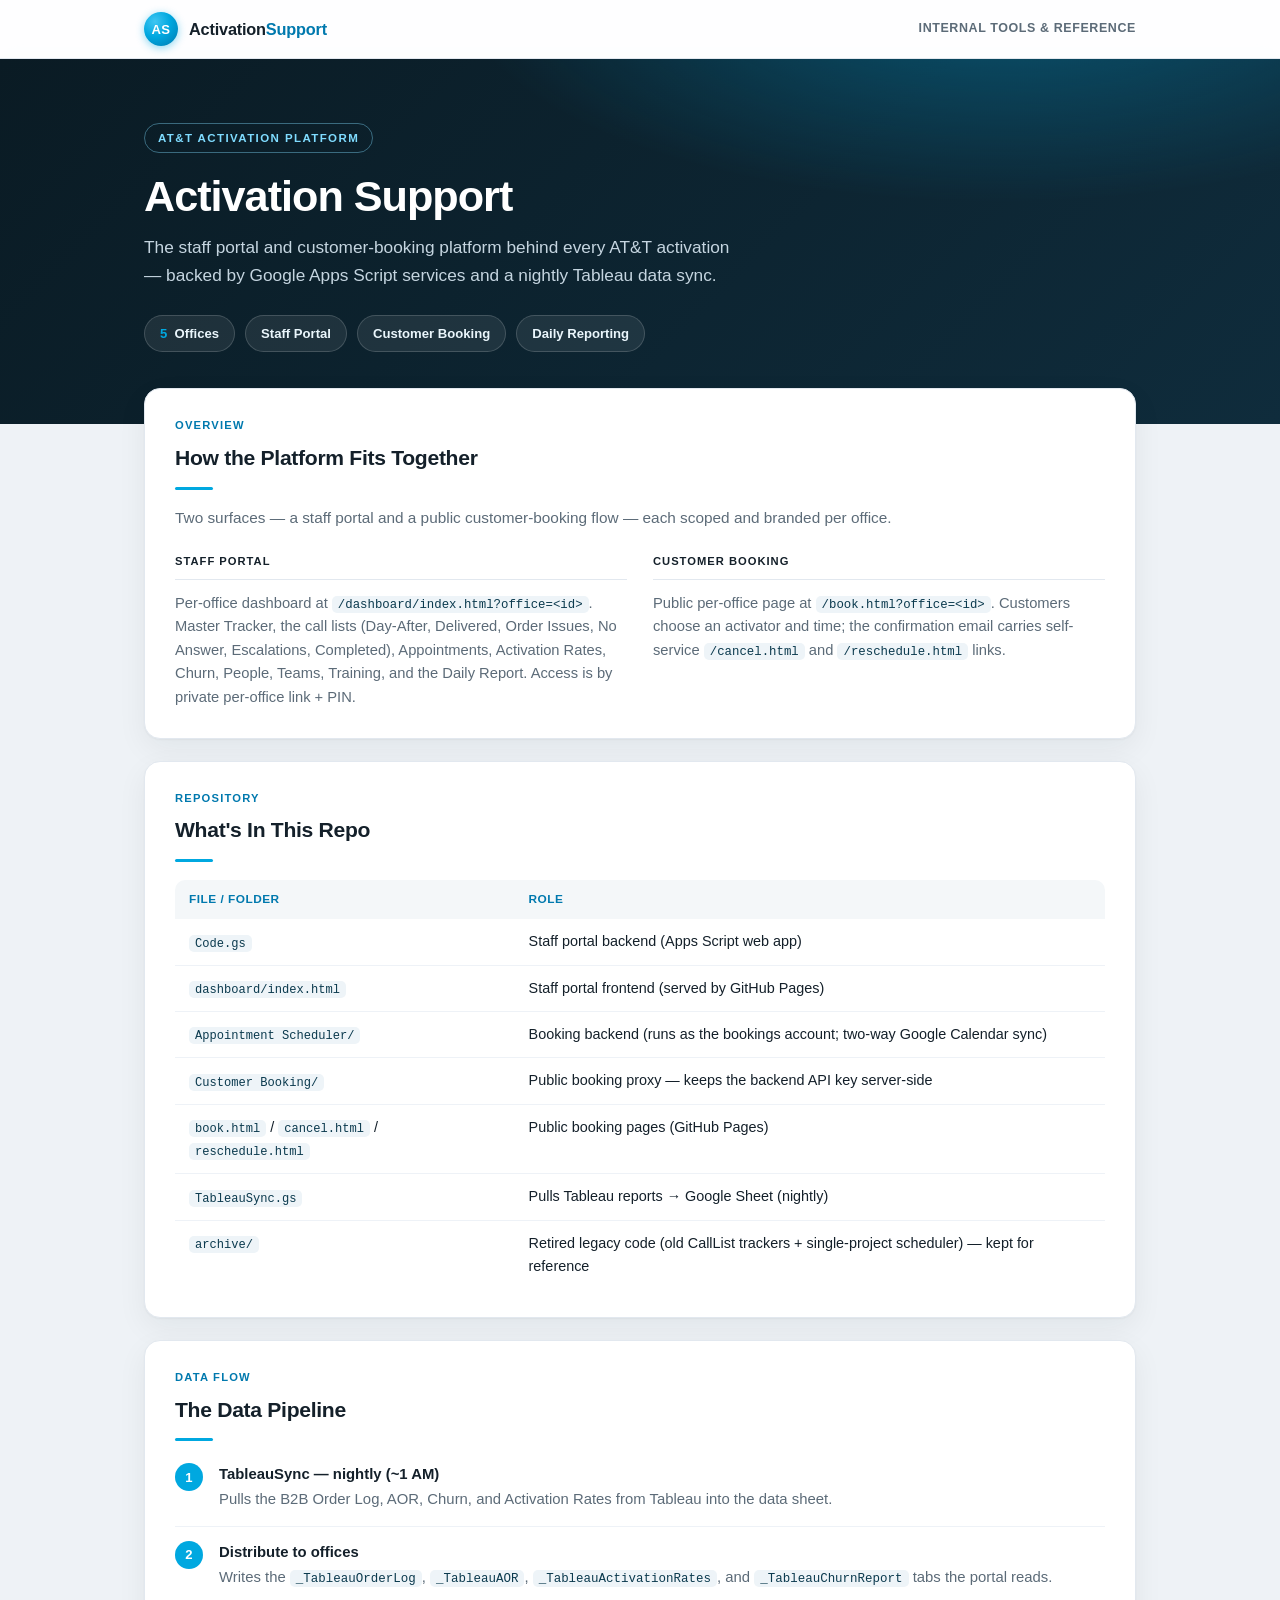
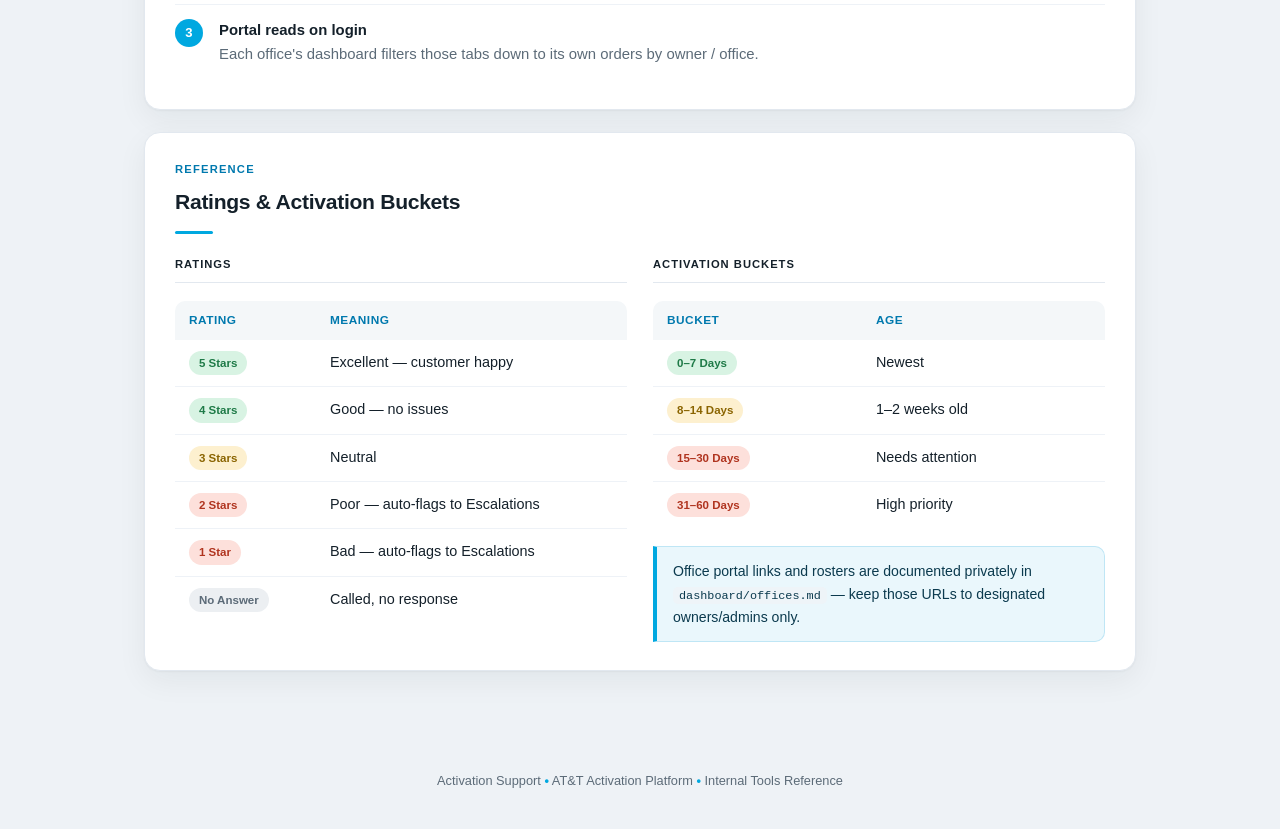
==== commit 9d69e483: "Security (audit S5): retire the broken admin console dashboard/admin.html has been dead since STRICT" ====
--- a/index.html
+++ b/index.html
@@ -453,14 +453,6 @@
                             <td>Staff portal frontend (served by GitHub Pages)</td>
                         </tr>
                         <tr>
-                            <td><code>dashboard/admin.html</code></td>
-                            <td>Admin console</td>
-                        </tr>
-                        <tr>
-                            <td><code>dashboard/offices.md</code></td>
-                            <td>Private admin reference — URLs, roles, roster setup</td>
-                        </tr>
-                        <tr>
                             <td><code>Appointment&nbsp;Scheduler/</code></td>
                             <td>
                                 Booking backend (runs as the bookings account;
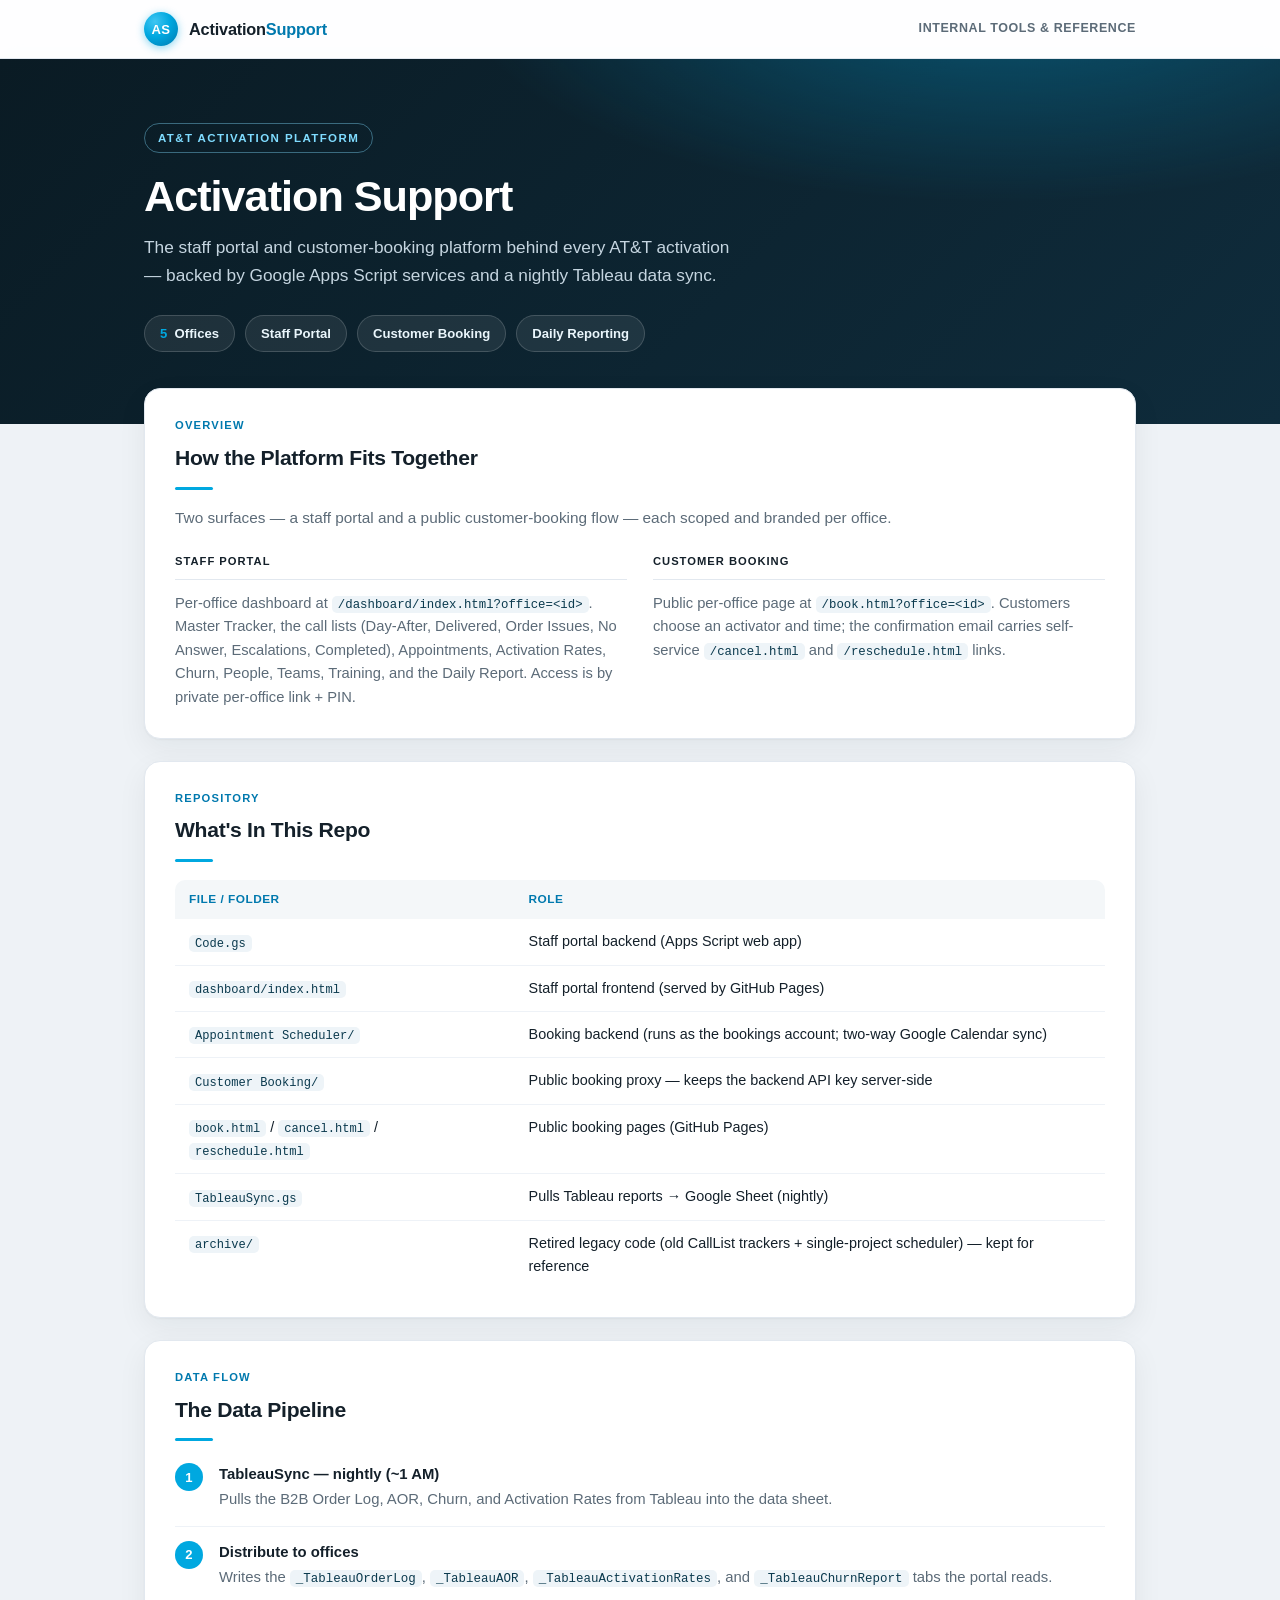
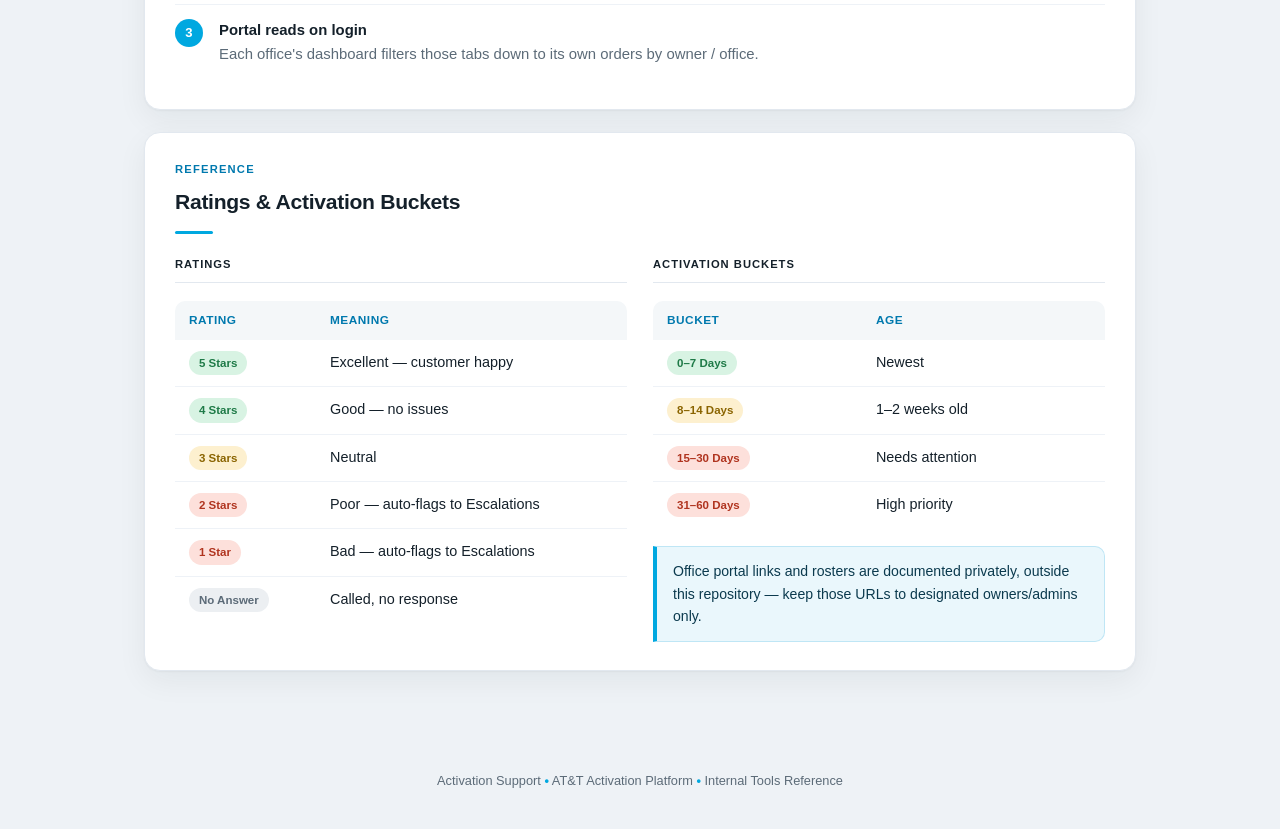
==== commit 97a1557e: "Fix-up S5: remove the last prose mention of offices.md from the landing page Co-Authored-By: Claude " ====
--- a/index.html
+++ b/index.html
@@ -596,7 +596,7 @@
                         </table>
                         <div class="callout">
                             Office portal links and rosters are documented
-                            privately in <code>dashboard/offices.md</code> — keep
+                            privately, outside this repository — keep
                             those URLs to designated owners/admins only.
                         </div>
                     </div>
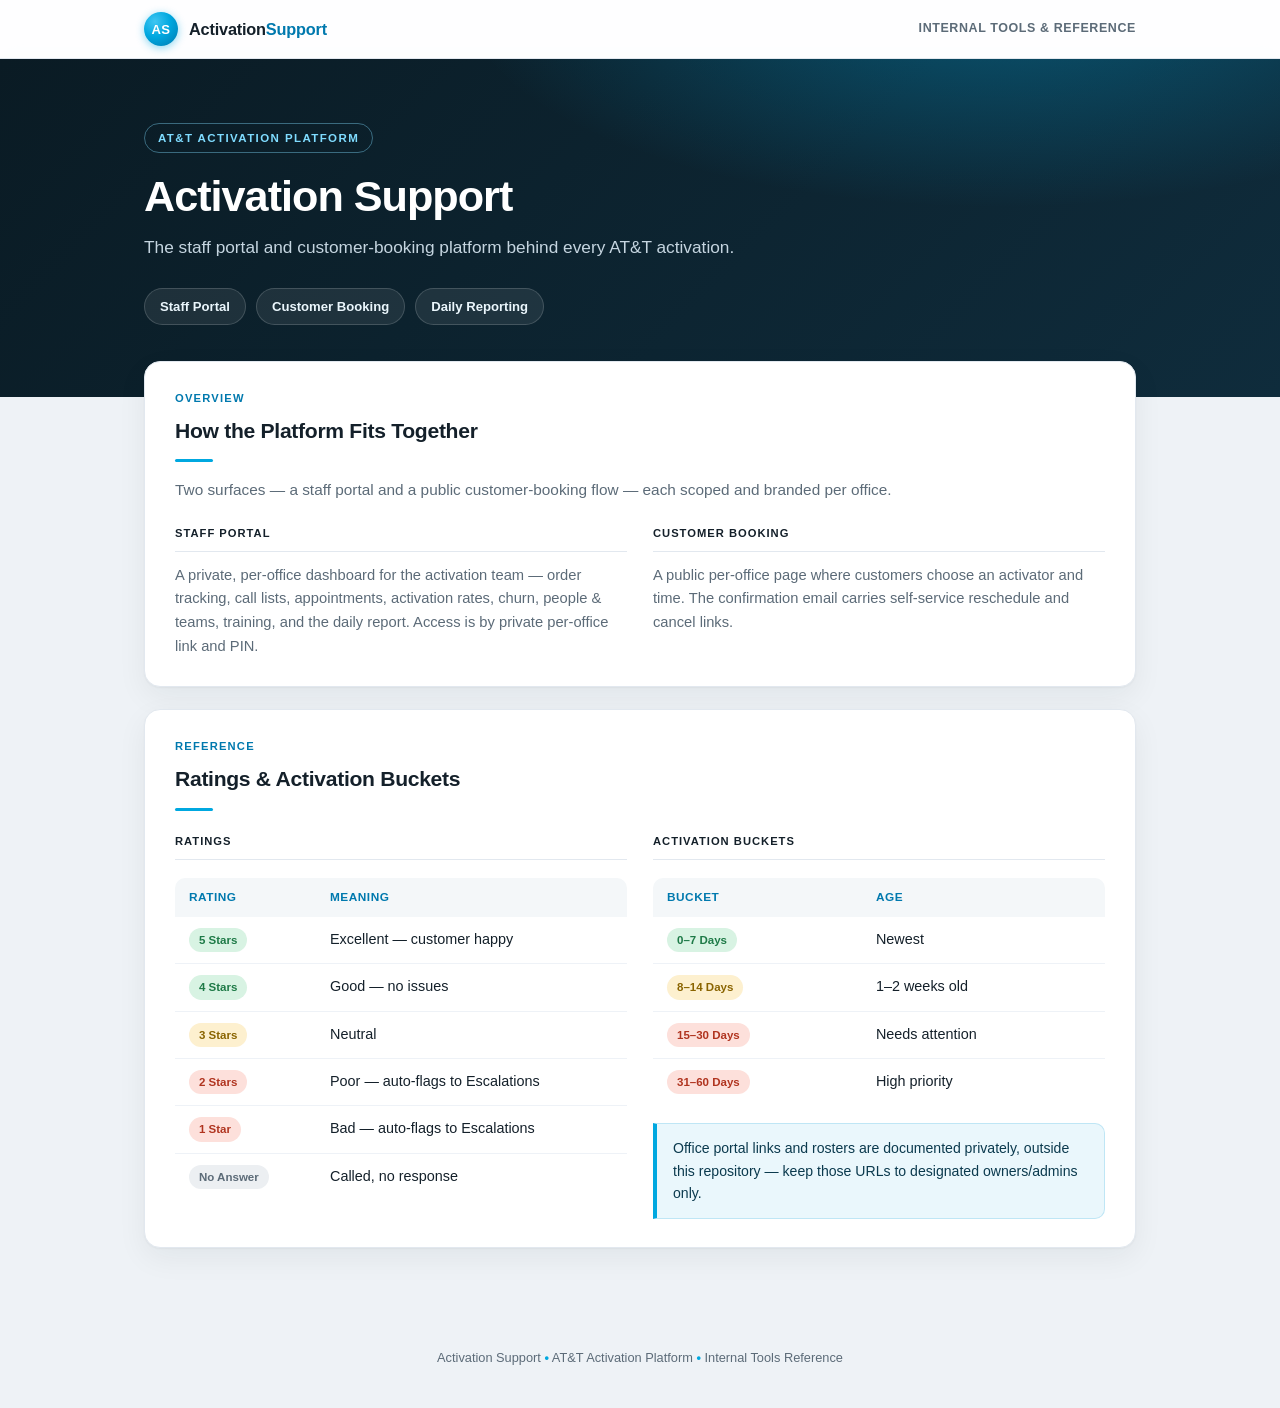
==== commit 5ade691b: "Sanitize public landing page - drop backend architecture disclosure Removes the repo file/folder tab" ====
--- a/index.html
+++ b/index.html
@@ -384,11 +384,9 @@
                 <h1>Activation Support</h1>
                 <p>
                     The staff portal and customer-booking platform behind every
-                    AT&amp;T activation — backed by Google Apps Script services
-                    and a nightly Tableau data sync.
+                    AT&amp;T activation.
                 </p>
                 <div class="chips">
-                    <span class="chip"><b>5</b>&nbsp; Offices</span>
                     <span class="chip">Staff Portal</span>
                     <span class="chip">Customer Booking</span>
                     <span class="chip">Daily Reporting</span>
@@ -409,119 +407,22 @@
                     <div class="colcard">
                         <div class="section-label">Staff Portal</div>
                         <p>
-                            Per-office dashboard at
-                            <code>/dashboard/index.html?office=&lt;id&gt;</code>.
-                            Master Tracker, the call lists (Day-After, Delivered,
-                            Order Issues, No Answer, Escalations, Completed),
-                            Appointments, Activation Rates, Churn, People, Teams,
-                            Training, and the Daily Report. Access is by private
-                            per-office link + PIN.
+                            A private, per-office dashboard for the activation
+                            team — order tracking, call lists, appointments,
+                            activation rates, churn, people &amp; teams,
+                            training, and the daily report. Access is by private
+                            per-office link and PIN.
                         </p>
                     </div>
                     <div class="colcard">
                         <div class="section-label">Customer Booking</div>
                         <p>
-                            Public per-office page at
-                            <code>/book.html?office=&lt;id&gt;</code>. Customers
-                            choose an activator and time; the confirmation email
-                            carries self-service
-                            <code>/cancel.html</code> and
-                            <code>/reschedule.html</code> links.
+                            A public per-office page where customers choose an
+                            activator and time. The confirmation email carries
+                            self-service reschedule and cancel links.
                         </p>
                     </div>
                 </div>
-            </div>
-
-            <!-- ── What's In This Repo ──────────────────────────────── -->
-            <div class="card">
-                <span class="eyebrow-s">Repository</span>
-                <h2>What's In This Repo</h2>
-                <table>
-                    <thead>
-                        <tr>
-                            <th>File / Folder</th>
-                            <th>Role</th>
-                        </tr>
-                    </thead>
-                    <tbody>
-                        <tr>
-                            <td><code>Code.gs</code></td>
-                            <td>Staff portal backend (Apps Script web app)</td>
-                        </tr>
-                        <tr>
-                            <td><code>dashboard/index.html</code></td>
-                            <td>Staff portal frontend (served by GitHub Pages)</td>
-                        </tr>
-                        <tr>
-                            <td><code>Appointment&nbsp;Scheduler/</code></td>
-                            <td>
-                                Booking backend (runs as the bookings account;
-                                two-way Google Calendar sync)
-                            </td>
-                        </tr>
-                        <tr>
-                            <td><code>Customer&nbsp;Booking/</code></td>
-                            <td>
-                                Public booking proxy — keeps the backend API key
-                                server-side
-                            </td>
-                        </tr>
-                        <tr>
-                            <td>
-                                <code>book.html</code> /
-                                <code>cancel.html</code> /
-                                <code>reschedule.html</code>
-                            </td>
-                            <td>Public booking pages (GitHub Pages)</td>
-                        </tr>
-                        <tr>
-                            <td><code>TableauSync.gs</code></td>
-                            <td>Pulls Tableau reports → Google Sheet (nightly)</td>
-                        </tr>
-                        <tr>
-                            <td><code>archive/</code></td>
-                            <td>
-                                Retired legacy code (old CallList trackers +
-                                single-project scheduler) — kept for reference
-                            </td>
-                        </tr>
-                    </tbody>
-                </table>
-            </div>
-
-            <!-- ── Data Pipeline ────────────────────────────────────── -->
-            <div class="card">
-                <span class="eyebrow-s">Data Flow</span>
-                <h2>The Data Pipeline</h2>
-                <ul class="step-list">
-                    <li>
-                        <span class="step-num">1</span>
-                        <div>
-                            <strong>TableauSync — nightly (~1 AM)</strong>Pulls
-                            the B2B Order Log, AOR, Churn, and Activation Rates
-                            from Tableau into the data sheet.
-                        </div>
-                    </li>
-                    <li>
-                        <span class="step-num">2</span>
-                        <div>
-                            <strong>Distribute to offices</strong>Writes the
-                            <code>_TableauOrderLog</code>,
-                            <code>_TableauAOR</code>,
-                            <code>_TableauActivationRates</code>, and
-                            <code>_TableauChurnReport</code> tabs the portal
-                            reads.
-                        </div>
-                    </li>
-                    <li>
-                        <span class="step-num">3</span>
-                        <div>
-                            <strong>Portal reads on login</strong>Each office's
-                            dashboard filters those tabs down to its own orders
-                            by owner / office.
-                        </div>
-                    </li>
-                </ul>
             </div>
 
             <!-- ── Ratings & Buckets Reference ──────────────────────── -->
